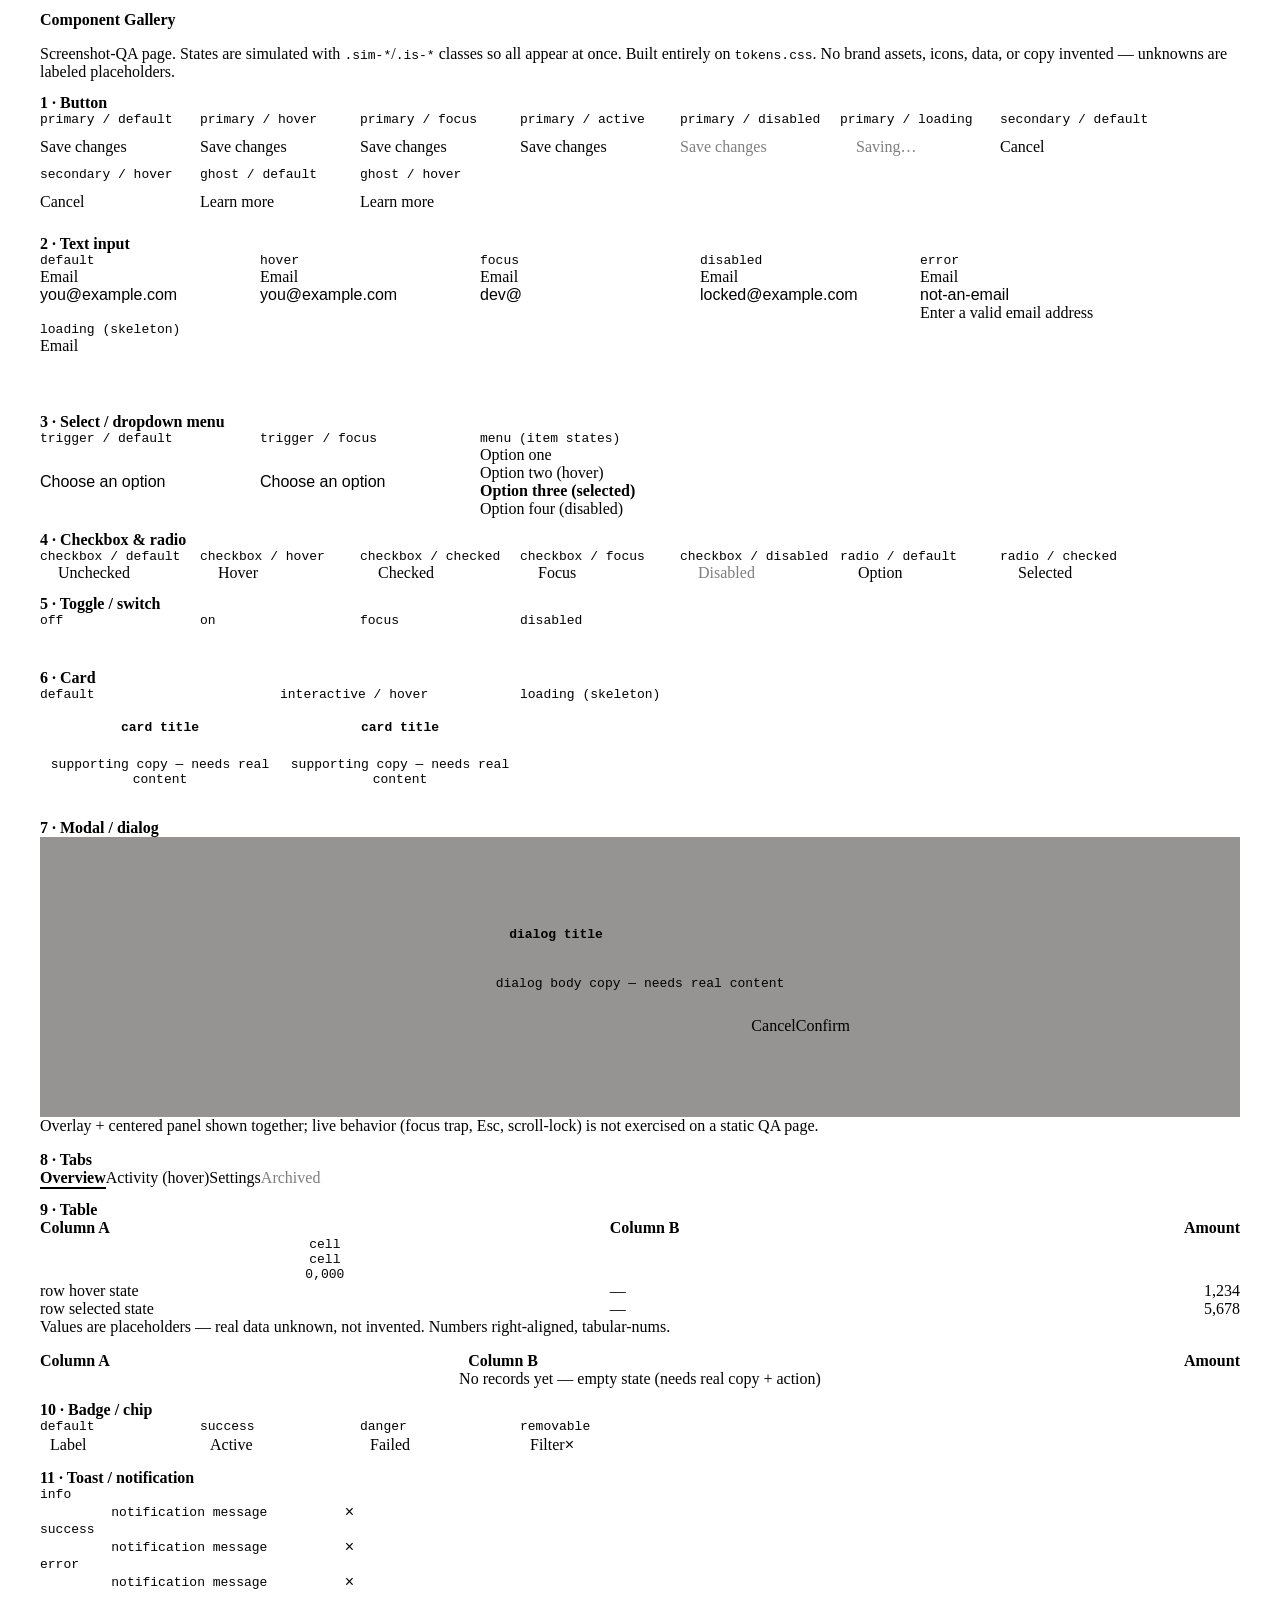
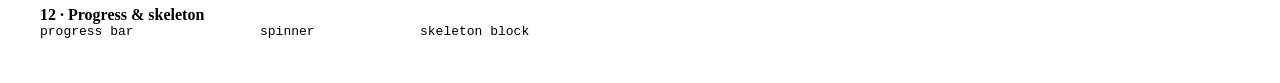
==== skills/ui-ux-expert/assets/component-gallery.html @ a570eb4d "Add UI UX handoff skills" ====
<!DOCTYPE html>
<html lang="en">
<head>
<meta charset="UTF-8">
<meta name="viewport" content="width=device-width, initial-scale=1.0">
<title>Component Gallery — QA</title>
<link rel="stylesheet" href="./tokens.css">
<style>
/* ---- Gallery chrome (QA page only; not production) ---- */
body{padding:var(--s7) var(--s6);max-width:1200px;margin-inline:auto}
.page-title{font-size:var(--t-2xl);margin-bottom:var(--s2)}
.page-sub{color:var(--muted);margin-bottom:var(--s7)}
section{margin-bottom:var(--s8)}
h2{font-size:var(--t-xl);padding-bottom:var(--s3);border-bottom:1px solid var(--border);margin-bottom:var(--s5)}
.specimens{display:flex;flex-wrap:wrap;gap:var(--s5)}
.specimen{display:flex;flex-direction:column;gap:var(--s3);min-width:160px}
.specimen__label{font-size:var(--t-xs);color:var(--faint);font-family:monospace;text-transform:lowercase}
.specimen__stage{flex:1;display:flex;align-items:center;gap:var(--s3);flex-wrap:wrap}
.ph{border:1px solid var(--border);border-radius:var(--radius);background:repeating-linear-gradient(45deg,var(--bg),var(--bg) 10px,var(--surface) 10px,var(--surface) 20px);display:grid;place-items:center;font-family:monospace;color:var(--faint);font-size:var(--t-xs);text-align:center;padding:var(--s4)}
.note{font-size:var(--t-xs);color:var(--muted);margin-top:var(--s2)}

/* ---- Buttons (components.md §1) ---- */
.btn{padding:var(--s3) var(--s5);border-radius:var(--radius);font:600 var(--t-base)/1 inherit;min-height:40px;display:inline-flex;align-items:center;gap:var(--s2);cursor:pointer;border:0;transition:background var(--dur-fast) var(--ease-out),border-color var(--dur-fast) var(--ease-out)}
.btn--primary{background:var(--accent);color:var(--accent-ink)}
.btn--primary:hover,.btn--primary.sim-hover{background:color-mix(in oklch,var(--accent) 88%,black)}
.btn--primary:active,.btn--primary.sim-active{background:color-mix(in oklch,var(--accent) 78%,black)}
.btn--secondary{background:transparent;color:var(--ink);border:1px solid var(--border)}
.btn--secondary:hover,.btn--secondary.sim-hover{border-color:var(--ink);background:color-mix(in oklch,var(--ink) 4%,transparent)}
.btn--secondary:active,.btn--secondary.sim-active{background:color-mix(in oklch,var(--ink) 8%,transparent)}
.btn--ghost{background:transparent;color:var(--muted)}
.btn--ghost:hover,.btn--ghost.sim-hover{color:var(--ink);background:color-mix(in oklch,var(--ink) 5%,transparent)}
.btn--ghost:active,.btn--ghost.sim-active{background:color-mix(in oklch,var(--ink) 9%,transparent)}
.btn:disabled,.btn.is-disabled{opacity:.5;cursor:not-allowed}
.sim-focus{outline:2px solid var(--accent);outline-offset:2px}

/* spinner (components.md §12) */
.spinner{width:16px;height:16px;border-radius:50%;border:2px solid color-mix(in oklch,var(--accent-ink) 40%,transparent);border-top-color:var(--accent-ink);animation:spin .7s linear infinite}
@keyframes spin{to{transform:rotate(360deg)}}

/* ---- Fields (§2) ---- */
.field{display:flex;flex-direction:column;gap:var(--s2)}
.field__label{font-size:var(--t-sm);color:var(--muted)}
.input{padding:var(--s3) var(--s4);border:1px solid var(--border);border-radius:var(--radius);background:var(--surface);color:var(--ink);font-size:var(--t-base);width:100%}
.input::placeholder{color:var(--faint)}
.input:hover,.input.sim-hover{border-color:var(--faint)}
.input:focus,.input.sim-focus{border-color:var(--accent);outline:2px solid var(--accent-soft);outline-offset:0}
.input:disabled,.input.is-disabled{background:color-mix(in oklch,var(--ink) 3%,var(--surface));color:var(--faint);cursor:not-allowed}
.input.is-error{border-color:var(--danger)}
.field__error{font-size:var(--t-xs);color:var(--danger)}

/* ---- Select menu (§3) ---- */
.select-trigger{display:flex;align-items:center;justify-content:space-between;gap:var(--s3)}
.select-trigger::after{content:"";width:8px;height:8px;border-right:1.5px solid var(--muted);border-bottom:1.5px solid var(--muted);transform:rotate(45deg) translateY(-2px)}
.menu{background:var(--surface);border:1px solid var(--border);border-radius:var(--radius);box-shadow:var(--shadow-md);padding:var(--s1);max-height:320px;overflow:auto;width:220px}
.menu__item{padding:var(--s2) var(--s3);border-radius:calc(var(--radius) - 4px);color:var(--ink);font-size:var(--t-base);cursor:pointer}
.menu__item.is-hover{background:color-mix(in oklch,var(--ink) 5%,transparent)}
.menu__item.is-selected{color:var(--accent);font-weight:600}
.menu__item.is-disabled{color:var(--faint);cursor:not-allowed}

/* ---- Checkbox / radio (§4) ---- */
.choice{display:inline-flex;align-items:center;gap:var(--s3);cursor:pointer;font-size:var(--t-base)}
.box{width:18px;height:18px;border:1.5px solid var(--faint);border-radius:4px;display:grid;place-items:center;flex:none}
.box--radio{border-radius:50%}
.box.is-hover{border-color:var(--accent)}
.box.is-checked{background:var(--accent);border-color:var(--accent)}
.box.is-checked::after{content:"";width:5px;height:9px;border:solid var(--accent-ink);border-width:0 2px 2px 0;transform:rotate(45deg) translateY(-1px)}
.box--radio.is-checked::after{width:8px;height:8px;border:0;border-radius:50%;background:var(--accent-ink);transform:none}
.choice.is-disabled{opacity:.5;cursor:not-allowed}

/* ---- Toggle (§5) ---- */
.toggle{width:44px;height:24px;border-radius:var(--radius-pill);background:var(--border);padding:2px;display:inline-flex;cursor:pointer;transition:background var(--dur-fast) var(--ease-out)}
.toggle__knob{width:20px;height:20px;border-radius:50%;background:var(--surface);box-shadow:var(--shadow-sm);transition:transform var(--dur-fast) var(--ease-out)}
.toggle.is-on{background:var(--accent)}
.toggle.is-on .toggle__knob{transform:translateX(20px)}
.toggle.is-disabled{opacity:.5;cursor:not-allowed}

/* ---- Card (§6) ---- */
.card{background:var(--surface);border:1px solid var(--border);border-radius:var(--radius);padding:var(--s5);width:240px}
.card--sh{box-shadow:var(--shadow-sm)}
.card--interactive{transition:border-color var(--dur) var(--ease-out),box-shadow var(--dur) var(--ease-out)}
.card--interactive.sim-hover{border-color:var(--accent);box-shadow:var(--shadow-md)}
.card h3{font-size:var(--t-lg)}
.card p{color:var(--muted);margin-top:var(--s2);font-size:var(--t-base)}

/* ---- Modal (§7) ---- */
.modal-frame{position:relative;height:280px;border:1px dashed var(--border);border-radius:var(--radius);overflow:hidden}
.modal-overlay{position:absolute;inset:0;background:rgba(20,18,15,.45)}
.modal{position:absolute;left:50%;top:50%;transform:translate(-50%,-50%);background:var(--surface);border-radius:var(--radius-lg);box-shadow:var(--shadow-md);padding:var(--s6);width:min(92%,420px)}
.modal h3{font-size:var(--t-xl)}
.modal p{color:var(--muted);margin:var(--s3) 0 var(--s5)}
.modal__actions{display:flex;justify-content:flex-end;gap:var(--s3)}

/* ---- Tabs (§8) ---- */
.tabs{display:flex;gap:var(--s5);border-bottom:1px solid var(--border)}
.tab{padding-bottom:var(--s3);color:var(--muted);cursor:pointer;border-bottom:2px solid transparent;margin-bottom:-1px;font-size:var(--t-base)}
.tab.is-hover{color:var(--ink)}
.tab.is-active{color:var(--ink);font-weight:600;border-bottom-color:var(--accent)}
.tab.is-disabled{opacity:.5;cursor:not-allowed}

/* ---- Table (§9) ---- */
table{width:100%;border-collapse:collapse}
th{font-size:var(--t-sm);color:var(--muted);text-align:left;padding:var(--s3);font-weight:600;border-bottom:1px solid var(--border)}
td{padding:var(--s3);border-bottom:1px solid var(--border);font-size:var(--t-base)}
td.num,th.num{text-align:right;font-variant-numeric:tabular-nums}
tr.is-hover td{background:color-mix(in oklch,var(--ink) 3%,transparent)}
tr.is-selected td{background:var(--accent-soft)}
.table-empty{padding:var(--s6);text-align:center;color:var(--muted);font-size:var(--t-sm)}

/* ---- Badge / chip (§10) ---- */
.chip{display:inline-flex;align-items:center;gap:var(--s2);font-size:var(--t-xs);padding:2px 10px;border-radius:var(--radius-pill);background:var(--accent-soft);color:var(--accent)}
.chip--success{background:color-mix(in oklch,var(--success) 12%,transparent);color:var(--success)}
.chip--danger{background:color-mix(in oklch,var(--danger) 12%,transparent);color:var(--danger)}
.chip__x{border:0;background:none;color:inherit;cursor:pointer;font-size:var(--t-sm);line-height:1;padding:0}

/* ---- Toast (§11) ---- */
.toast{display:flex;align-items:center;gap:var(--s3);background:var(--surface);border:1px solid var(--border);border-left:3px solid var(--accent);border-radius:var(--radius);box-shadow:var(--shadow-md);padding:var(--s3) var(--s4);width:320px;font-size:var(--t-base)}
.toast--success{border-left-color:var(--success)}
.toast--danger{border-left-color:var(--danger)}
.toast__close{margin-left:auto;border:0;background:none;color:var(--muted);cursor:pointer;font-size:var(--t-lg);line-height:1}

/* ---- Progress / skeleton (§12) ---- */
.bar{height:8px;border-radius:var(--radius-pill);background:var(--border);overflow:hidden;width:220px}
.bar__fill{height:100%;background:var(--accent);border-radius:var(--radius-pill)}
.skel{background:var(--border);border-radius:var(--radius);position:relative;overflow:hidden}
.skel::after{content:"";position:absolute;inset:0;background:linear-gradient(90deg,transparent,color-mix(in oklch,var(--bg) 70%,transparent),transparent);animation:shimmer 1.4s infinite}
@keyframes shimmer{100%{transform:translateX(100%)}}
.skel-line{height:12px;margin-bottom:var(--s3)}
.spinner--std{width:20px;height:20px;border:2px solid var(--border);border-top-color:var(--accent)}
@media (prefers-reduced-motion: reduce){.skel::after,.spinner{animation:none}}
</style>
</head>
<body>
<h1 class="page-title">Component Gallery</h1>
<p class="page-sub">Screenshot-QA page. States are simulated with <code>.sim-*</code>/<code>.is-*</code> classes so all appear at once. Built entirely on <code>tokens.css</code>. No brand assets, icons, data, or copy invented — unknowns are labeled placeholders.</p>

<!-- 1. Button -->
<section>
  <h2>1 · Button</h2>
  <div class="specimens">
    <div class="specimen"><span class="specimen__label">primary / default</span><div class="specimen__stage"><button class="btn btn--primary">Save changes</button></div></div>
    <div class="specimen"><span class="specimen__label">primary / hover</span><div class="specimen__stage"><button class="btn btn--primary sim-hover">Save changes</button></div></div>
    <div class="specimen"><span class="specimen__label">primary / focus</span><div class="specimen__stage"><button class="btn btn--primary sim-focus">Save changes</button></div></div>
    <div class="specimen"><span class="specimen__label">primary / active</span><div class="specimen__stage"><button class="btn btn--primary sim-active">Save changes</button></div></div>
    <div class="specimen"><span class="specimen__label">primary / disabled</span><div class="specimen__stage"><button class="btn btn--primary is-disabled" disabled>Save changes</button></div></div>
    <div class="specimen"><span class="specimen__label">primary / loading</span><div class="specimen__stage"><button class="btn btn--primary is-disabled" disabled aria-busy="true"><span class="spinner"></span>Saving…</button></div></div>
    <div class="specimen"><span class="specimen__label">secondary / default</span><div class="specimen__stage"><button class="btn btn--secondary">Cancel</button></div></div>
    <div class="specimen"><span class="specimen__label">secondary / hover</span><div class="specimen__stage"><button class="btn btn--secondary sim-hover">Cancel</button></div></div>
    <div class="specimen"><span class="specimen__label">ghost / default</span><div class="specimen__stage"><button class="btn btn--ghost">Learn more</button></div></div>
    <div class="specimen"><span class="specimen__label">ghost / hover</span><div class="specimen__stage"><button class="btn btn--ghost sim-hover">Learn more</button></div></div>
  </div>
</section>

<!-- 2. Text input -->
<section>
  <h2>2 · Text input</h2>
  <div class="specimens">
    <div class="specimen" style="width:220px"><span class="specimen__label">default</span><label class="field"><span class="field__label">Email</span><input class="input" type="email" placeholder="you@example.com"></label></div>
    <div class="specimen" style="width:220px"><span class="specimen__label">hover</span><label class="field"><span class="field__label">Email</span><input class="input sim-hover" type="email" placeholder="you@example.com"></label></div>
    <div class="specimen" style="width:220px"><span class="specimen__label">focus</span><label class="field"><span class="field__label">Email</span><input class="input sim-focus" type="email" value="dev@"></label></div>
    <div class="specimen" style="width:220px"><span class="specimen__label">disabled</span><label class="field"><span class="field__label">Email</span><input class="input is-disabled" disabled value="locked@example.com"></label></div>
    <div class="specimen" style="width:220px"><span class="specimen__label">error</span><label class="field"><span class="field__label">Email</span><input class="input is-error" aria-invalid="true" value="not-an-email"><span class="field__error">Enter a valid email address</span></label></div>
    <div class="specimen" style="width:220px"><span class="specimen__label">loading (skeleton)</span><label class="field"><span class="field__label">Email</span><div class="skel skel-line" style="height:44px;margin:0"></div></label></div>
  </div>
</section>

<!-- 3. Select / dropdown -->
<section>
  <h2>3 · Select / dropdown menu</h2>
  <div class="specimens">
    <div class="specimen" style="width:220px"><span class="specimen__label">trigger / default</span><div class="specimen__stage"><button class="input select-trigger"><span>Choose an option</span></button></div></div>
    <div class="specimen" style="width:220px"><span class="specimen__label">trigger / focus</span><div class="specimen__stage"><button class="input select-trigger sim-focus"><span>Choose an option</span></button></div></div>
    <div class="specimen" style="width:240px"><span class="specimen__label">menu (item states)</span><div class="menu">
      <div class="menu__item">Option one</div>
      <div class="menu__item is-hover">Option two (hover)</div>
      <div class="menu__item is-selected">Option three (selected)</div>
      <div class="menu__item is-disabled">Option four (disabled)</div>
    </div></div>
  </div>
</section>

<!-- 4. Checkbox & radio -->
<section>
  <h2>4 · Checkbox &amp; radio</h2>
  <div class="specimens">
    <div class="specimen"><span class="specimen__label">checkbox / default</span><div class="specimen__stage"><label class="choice"><span class="box"></span>Unchecked</label></div></div>
    <div class="specimen"><span class="specimen__label">checkbox / hover</span><div class="specimen__stage"><label class="choice"><span class="box is-hover"></span>Hover</label></div></div>
    <div class="specimen"><span class="specimen__label">checkbox / checked</span><div class="specimen__stage"><label class="choice"><span class="box is-checked"></span>Checked</label></div></div>
    <div class="specimen"><span class="specimen__label">checkbox / focus</span><div class="specimen__stage"><label class="choice"><span class="box sim-focus"></span>Focus</label></div></div>
    <div class="specimen"><span class="specimen__label">checkbox / disabled</span><div class="specimen__stage"><label class="choice is-disabled"><span class="box is-checked"></span>Disabled</label></div></div>
    <div class="specimen"><span class="specimen__label">radio / default</span><div class="specimen__stage"><label class="choice"><span class="box box--radio"></span>Option</label></div></div>
    <div class="specimen"><span class="specimen__label">radio / checked</span><div class="specimen__stage"><label class="choice"><span class="box box--radio is-checked"></span>Selected</label></div></div>
  </div>
</section>

<!-- 5. Toggle -->
<section>
  <h2>5 · Toggle / switch</h2>
  <div class="specimens">
    <div class="specimen"><span class="specimen__label">off</span><div class="specimen__stage"><span class="toggle"><span class="toggle__knob"></span></span></div></div>
    <div class="specimen"><span class="specimen__label">on</span><div class="specimen__stage"><span class="toggle is-on"><span class="toggle__knob"></span></span></div></div>
    <div class="specimen"><span class="specimen__label">focus</span><div class="specimen__stage"><span class="toggle is-on sim-focus"><span class="toggle__knob"></span></span></div></div>
    <div class="specimen"><span class="specimen__label">disabled</span><div class="specimen__stage"><span class="toggle is-disabled"><span class="toggle__knob"></span></span></div></div>
  </div>
</section>

<!-- 6. Card -->
<section>
  <h2>6 · Card</h2>
  <div class="specimens">
    <div class="specimen"><span class="specimen__label">default</span><div class="card card--sh"><h3 class="ph" style="height:24px">card title</h3><p class="ph" style="height:40px;margin-top:var(--s3)">supporting copy — needs real content</p></div></div>
    <div class="specimen"><span class="specimen__label">interactive / hover</span><div class="card card--interactive sim-hover"><h3 class="ph" style="height:24px">card title</h3><p class="ph" style="height:40px;margin-top:var(--s3)">supporting copy — needs real content</p></div></div>
    <div class="specimen"><span class="specimen__label">loading (skeleton)</span><div class="card"><div class="skel skel-line" style="width:60%"></div><div class="skel skel-line"></div><div class="skel skel-line" style="width:80%;margin:0"></div></div></div>
  </div>
</section>

<!-- 7. Modal -->
<section>
  <h2>7 · Modal / dialog</h2>
  <div class="modal-frame">
    <div class="modal-overlay"></div>
    <div class="modal" role="dialog" aria-modal="true" aria-label="Example dialog">
      <h3 class="ph" style="height:28px;width:60%">dialog title</h3>
      <p class="ph" style="height:44px">dialog body copy — needs real content</p>
      <div class="modal__actions"><button class="btn btn--ghost">Cancel</button><button class="btn btn--primary">Confirm</button></div>
    </div>
  </div>
  <p class="note">Overlay + centered panel shown together; live behavior (focus trap, Esc, scroll-lock) is not exercised on a static QA page.</p>
</section>

<!-- 8. Tabs -->
<section>
  <h2>8 · Tabs</h2>
  <div class="tabs" role="tablist">
    <div class="tab is-active" role="tab" aria-selected="true">Overview</div>
    <div class="tab is-hover" role="tab">Activity (hover)</div>
    <div class="tab" role="tab">Settings</div>
    <div class="tab is-disabled" role="tab">Archived</div>
  </div>
</section>

<!-- 9. Table -->
<section>
  <h2>9 · Table</h2>
  <table>
    <thead><tr><th>Column A</th><th>Column B</th><th class="num">Amount</th></tr></thead>
    <tbody>
      <tr><td class="ph" style="border-radius:0">cell</td><td class="ph" style="border-radius:0">cell</td><td class="num ph" style="border-radius:0">0,000</td></tr>
      <tr class="is-hover"><td>row hover state</td><td>—</td><td class="num">1,234</td></tr>
      <tr class="is-selected"><td>row selected state</td><td>—</td><td class="num">5,678</td></tr>
    </tbody>
  </table>
  <p class="note">Values are placeholders — real data unknown, not invented. Numbers right-aligned, tabular-nums.</p>
  <div style="margin-top:var(--s5);border:1px solid var(--border);border-radius:var(--radius)">
    <table><thead><tr><th>Column A</th><th>Column B</th><th class="num">Amount</th></tr></thead></table>
    <div class="table-empty">No records yet — empty state (needs real copy + action)</div>
  </div>
</section>

<!-- 10. Badge / chip -->
<section>
  <h2>10 · Badge / chip</h2>
  <div class="specimens">
    <div class="specimen"><span class="specimen__label">default</span><div class="specimen__stage"><span class="chip">Label</span></div></div>
    <div class="specimen"><span class="specimen__label">success</span><div class="specimen__stage"><span class="chip chip--success">Active</span></div></div>
    <div class="specimen"><span class="specimen__label">danger</span><div class="specimen__stage"><span class="chip chip--danger">Failed</span></div></div>
    <div class="specimen"><span class="specimen__label">removable</span><div class="specimen__stage"><span class="chip">Filter<button class="chip__x" aria-label="Remove">×</button></span></div></div>
  </div>
</section>

<!-- 11. Toast -->
<section>
  <h2>11 · Toast / notification</h2>
  <div class="specimens" style="flex-direction:column">
    <div class="specimen"><span class="specimen__label">info</span><div class="toast" role="status"><span class="ph" style="height:20px;flex:1">notification message</span><button class="toast__close" aria-label="Dismiss">×</button></div></div>
    <div class="specimen"><span class="specimen__label">success</span><div class="toast toast--success" role="status"><span class="ph" style="height:20px;flex:1">notification message</span><button class="toast__close" aria-label="Dismiss">×</button></div></div>
    <div class="specimen"><span class="specimen__label">error</span><div class="toast toast--danger" role="alert"><span class="ph" style="height:20px;flex:1">notification message</span><button class="toast__close" aria-label="Dismiss">×</button></div></div>
  </div>
</section>

<!-- 12. Progress / skeleton -->
<section>
  <h2>12 · Progress &amp; skeleton</h2>
  <div class="specimens">
    <div class="specimen"><span class="specimen__label">progress bar</span><div class="specimen__stage"><div class="bar" role="progressbar" aria-valuenow="60" aria-valuemin="0" aria-valuemax="100"><div class="bar__fill" style="width:60%"></div></div></div></div>
    <div class="specimen"><span class="specimen__label">spinner</span><div class="specimen__stage"><span class="spinner spinner--std"></span></div></div>
    <div class="specimen" style="width:220px"><span class="specimen__label">skeleton block</span><div class="specimen__stage" style="display:block"><div class="skel skel-line" style="width:70%"></div><div class="skel skel-line"></div><div class="skel skel-line" style="width:85%;margin:0"></div></div></div>
  </div>
</section>

</body>
</html>
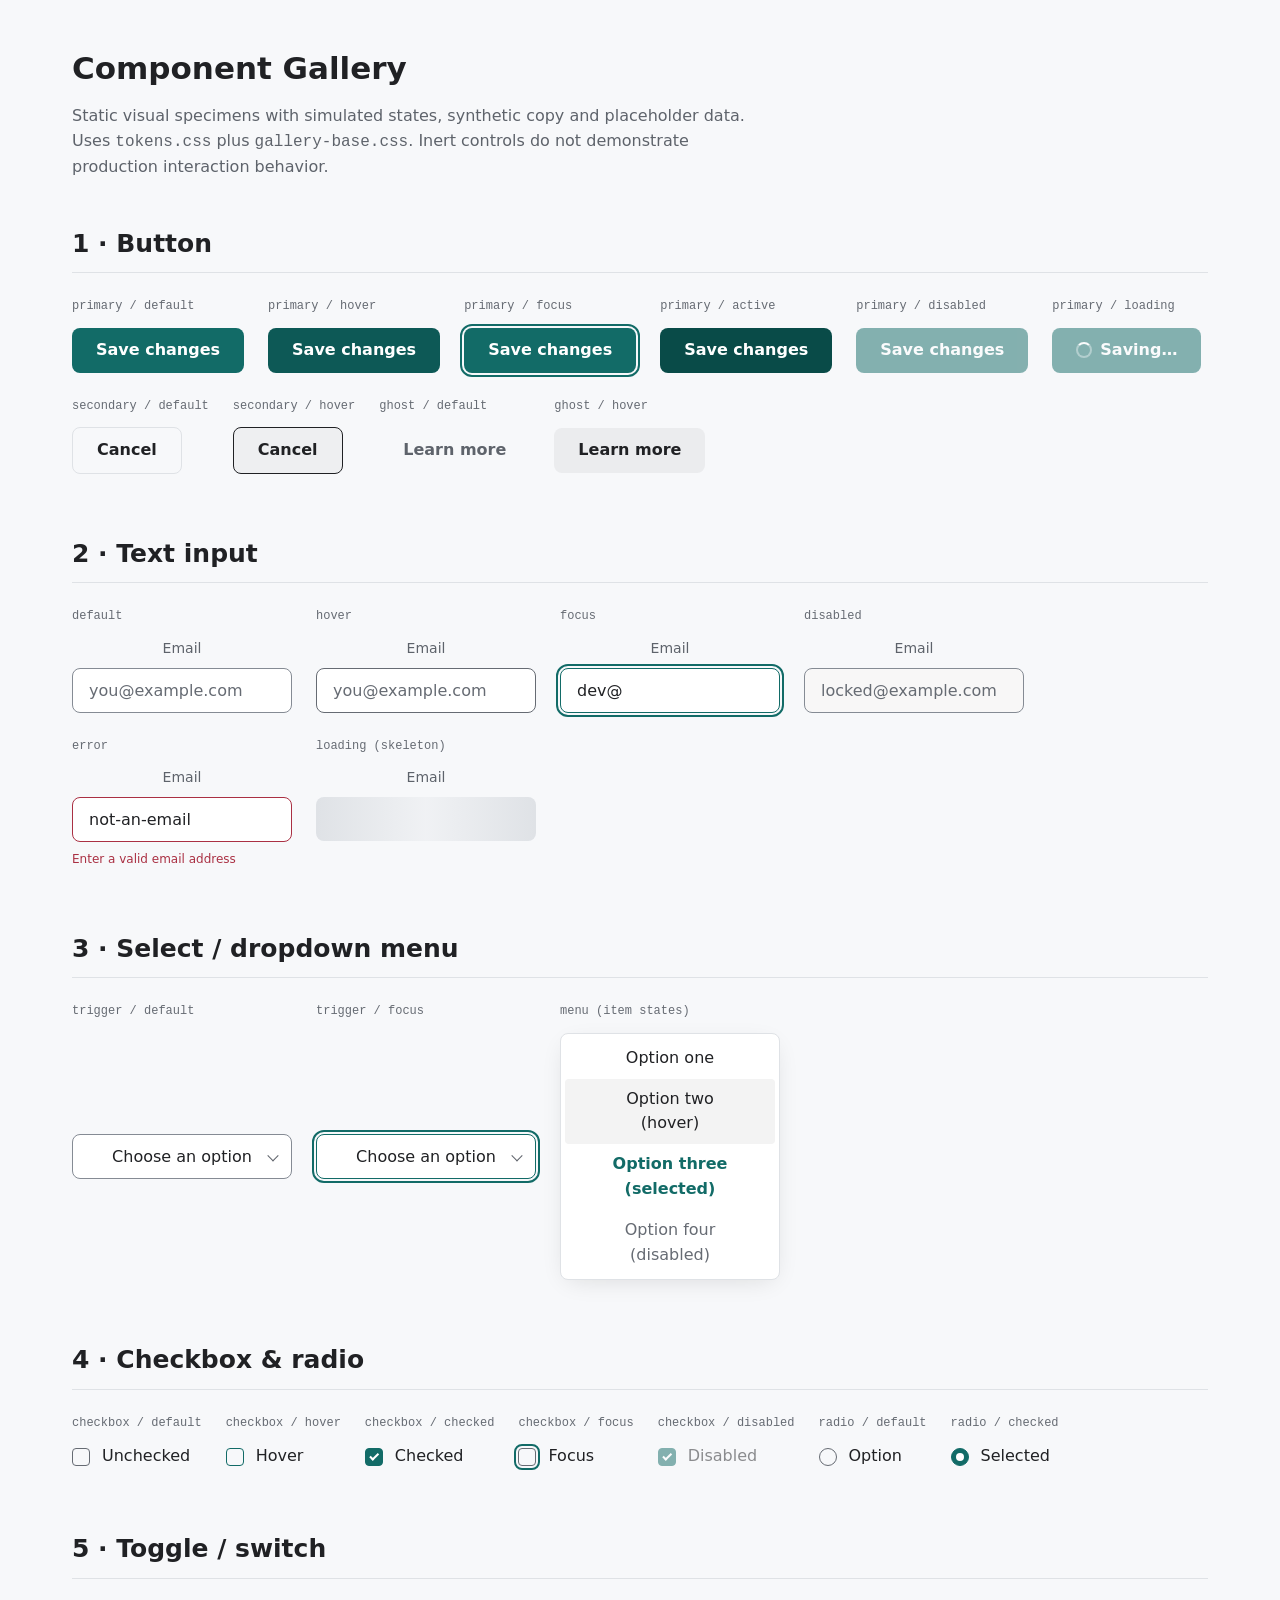
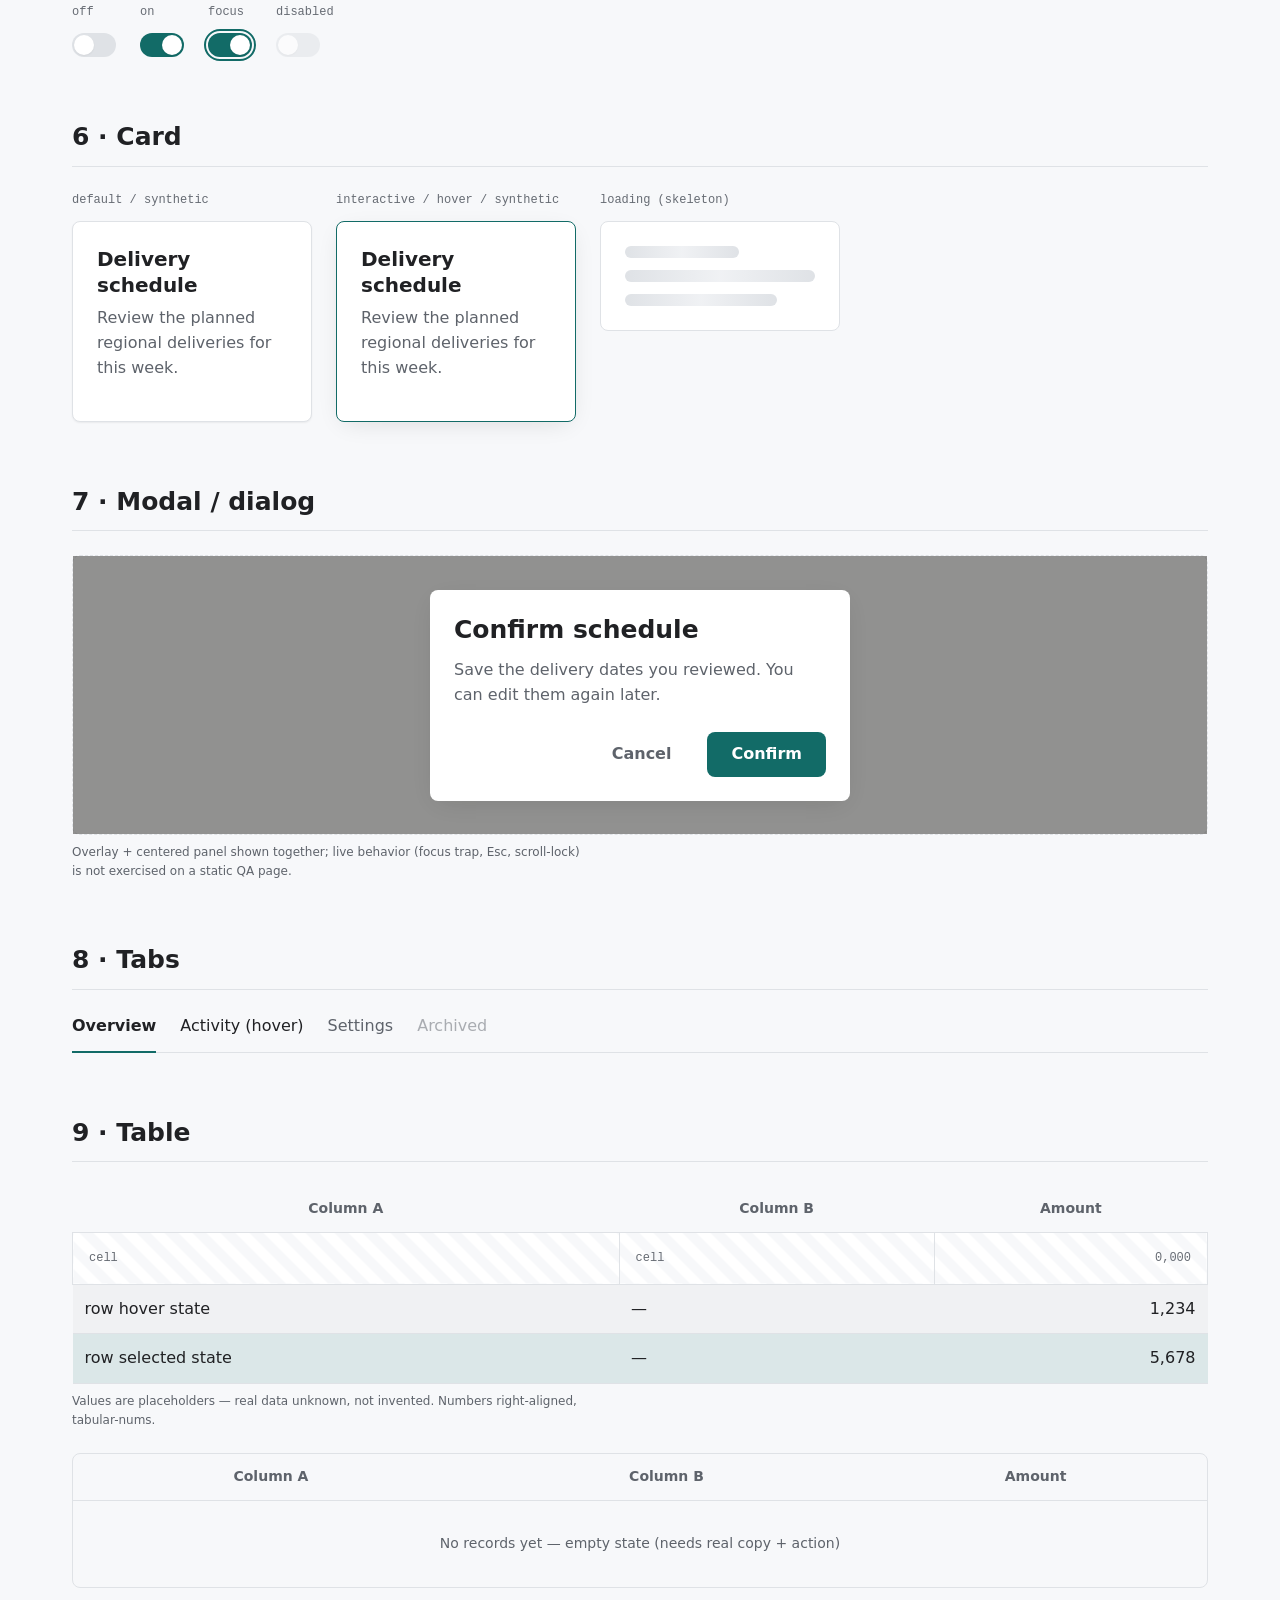
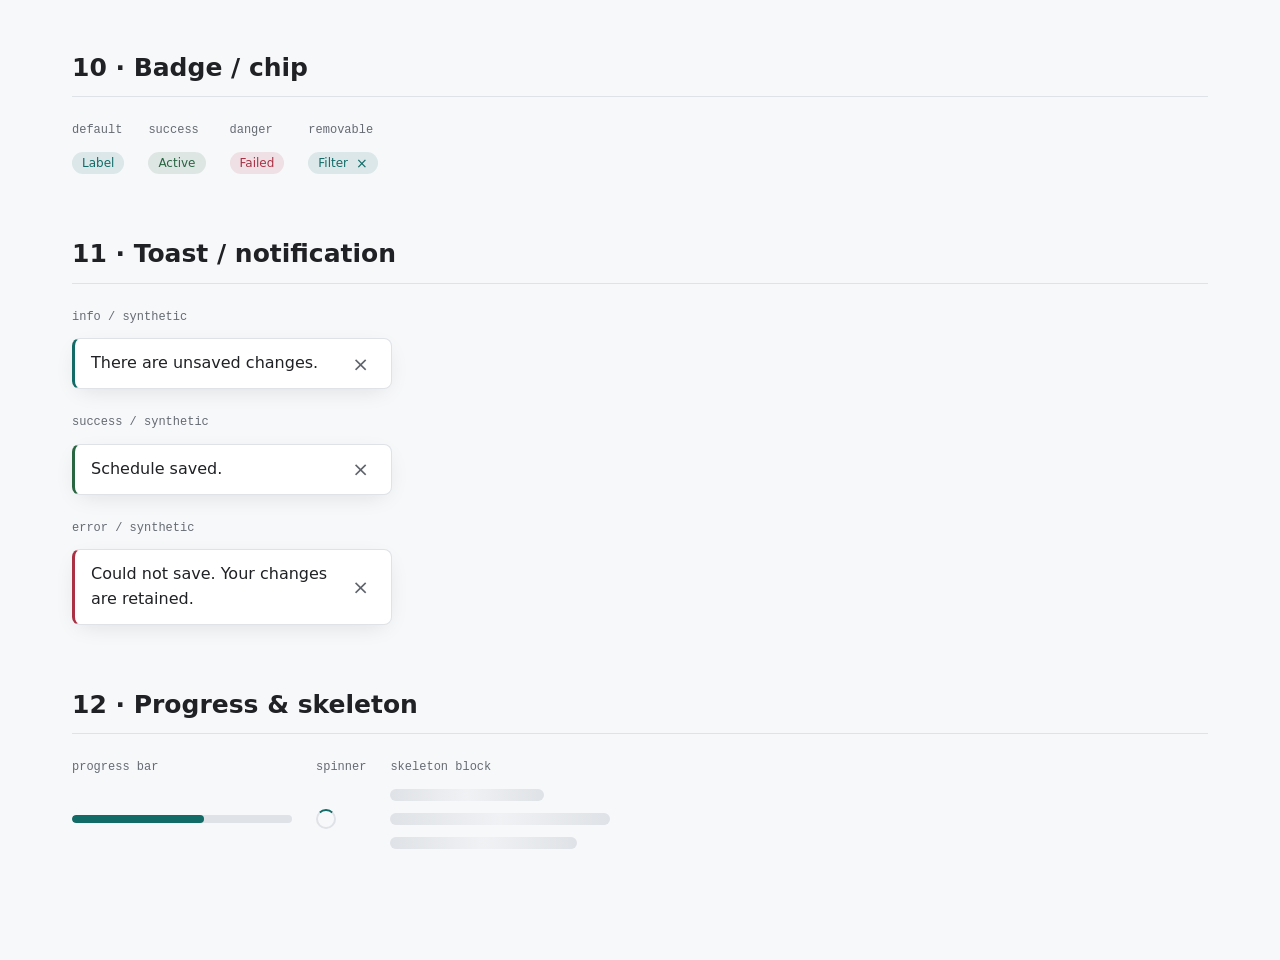
==== commit ffea9e18: "Refine UI/UX skill with evidence-backed design checks" ====
--- a/skills/ui-ux-expert/assets/component-gallery.html
+++ b/skills/ui-ux-expert/assets/component-gallery.html
@@ -4,7 +4,8 @@
 <meta charset="UTF-8">
 <meta name="viewport" content="width=device-width, initial-scale=1.0">
 <title>Component Gallery — QA</title>
-<link rel="stylesheet" href="./tokens.css">
+<link rel="stylesheet" href="../tokens.css">
+<link rel="stylesheet" href="gallery-base.css">
 <style>
 /* ---- Gallery chrome (QA page only; not production) ---- */
 body{padding:var(--s7) var(--s6);max-width:1200px;margin-inline:auto}
@@ -13,14 +14,14 @@
 section{margin-bottom:var(--s8)}
 h2{font-size:var(--t-xl);padding-bottom:var(--s3);border-bottom:1px solid var(--border);margin-bottom:var(--s5)}
 .specimens{display:flex;flex-wrap:wrap;gap:var(--s5)}
-.specimen{display:flex;flex-direction:column;gap:var(--s3);min-width:160px}
+.specimen{display:flex;flex-direction:column;gap:var(--s3);min-width:0;max-width:100%}
 .specimen__label{font-size:var(--t-xs);color:var(--faint);font-family:monospace;text-transform:lowercase}
 .specimen__stage{flex:1;display:flex;align-items:center;gap:var(--s3);flex-wrap:wrap}
 .ph{border:1px solid var(--border);border-radius:var(--radius);background:repeating-linear-gradient(45deg,var(--bg),var(--bg) 10px,var(--surface) 10px,var(--surface) 20px);display:grid;place-items:center;font-family:monospace;color:var(--faint);font-size:var(--t-xs);text-align:center;padding:var(--s4)}
 .note{font-size:var(--t-xs);color:var(--muted);margin-top:var(--s2)}
 
 /* ---- Buttons (components.md §1) ---- */
-.btn{padding:var(--s3) var(--s5);border-radius:var(--radius);font:600 var(--t-base)/1 inherit;min-height:40px;display:inline-flex;align-items:center;gap:var(--s2);cursor:pointer;border:0;transition:background var(--dur-fast) var(--ease-out),border-color var(--dur-fast) var(--ease-out)}
+.btn{padding:var(--s3) var(--s5);border-radius:var(--radius);font-family:inherit;font-size:var(--t-base);font-weight:600;line-height:1.3;min-height:44px;max-width:100%;display:inline-flex;align-items:center;justify-content:center;gap:var(--s2);cursor:pointer;border:0;transition:background var(--dur-fast) var(--ease-out),border-color var(--dur-fast) var(--ease-out)}
 .btn--primary{background:var(--accent);color:var(--accent-ink)}
 .btn--primary:hover,.btn--primary.sim-hover{background:color-mix(in oklch,var(--accent) 88%,black)}
 .btn--primary:active,.btn--primary.sim-active{background:color-mix(in oklch,var(--accent) 78%,black)}
@@ -39,20 +40,20 @@
 
 /* ---- Fields (§2) ---- */
 .field{display:flex;flex-direction:column;gap:var(--s2)}
-.field__label{font-size:var(--t-sm);color:var(--muted)}
-.input{padding:var(--s3) var(--s4);border:1px solid var(--border);border-radius:var(--radius);background:var(--surface);color:var(--ink);font-size:var(--t-base);width:100%}
+.field__label{font-size:var(--t-sm);color:var(--muted);text-align:center;overflow-wrap:anywhere}
+.input{padding:var(--s3) var(--s4);border:1px solid var(--control-border);border-radius:var(--radius);background:var(--surface);color:var(--ink);font-size:var(--t-base);width:100%;min-width:0}
 .input::placeholder{color:var(--faint)}
 .input:hover,.input.sim-hover{border-color:var(--faint)}
-.input:focus,.input.sim-focus{border-color:var(--accent);outline:2px solid var(--accent-soft);outline-offset:0}
+.input:focus,.input.sim-focus{border-color:var(--accent);outline:2px solid var(--accent);outline-offset:2px}
 .input:disabled,.input.is-disabled{background:color-mix(in oklch,var(--ink) 3%,var(--surface));color:var(--faint);cursor:not-allowed}
 .input.is-error{border-color:var(--danger)}
 .field__error{font-size:var(--t-xs);color:var(--danger)}
 
 /* ---- Select menu (§3) ---- */
-.select-trigger{display:flex;align-items:center;justify-content:space-between;gap:var(--s3)}
-.select-trigger::after{content:"";width:8px;height:8px;border-right:1.5px solid var(--muted);border-bottom:1.5px solid var(--muted);transform:rotate(45deg) translateY(-2px)}
+.select-trigger{position:relative;display:flex;align-items:center;justify-content:center;padding-inline:32px;text-align:center;gap:var(--s3)}
+.select-trigger::after{content:"";position:absolute;right:14px;top:50%;width:8px;height:8px;border-right:1.5px solid var(--muted);border-bottom:1.5px solid var(--muted);transform:translateY(-65%) rotate(45deg)}
 .menu{background:var(--surface);border:1px solid var(--border);border-radius:var(--radius);box-shadow:var(--shadow-md);padding:var(--s1);max-height:320px;overflow:auto;width:220px}
-.menu__item{padding:var(--s2) var(--s3);border-radius:calc(var(--radius) - 4px);color:var(--ink);font-size:var(--t-base);cursor:pointer}
+.menu__item{padding:var(--s2) 32px;border-radius:calc(var(--radius) - 4px);color:var(--ink);font-size:var(--t-base);text-align:center;cursor:pointer}
 .menu__item.is-hover{background:color-mix(in oklch,var(--ink) 5%,transparent)}
 .menu__item.is-selected{color:var(--accent);font-weight:600}
 .menu__item.is-disabled{color:var(--faint);cursor:not-allowed}
@@ -75,7 +76,7 @@
 .toggle.is-disabled{opacity:.5;cursor:not-allowed}
 
 /* ---- Card (§6) ---- */
-.card{background:var(--surface);border:1px solid var(--border);border-radius:var(--radius);padding:var(--s5);width:240px}
+.card{background:var(--surface);border:1px solid var(--border);border-radius:var(--radius);padding:var(--s5);width:240px;max-width:100%;overflow-wrap:anywhere}
 .card--sh{box-shadow:var(--shadow-sm)}
 .card--interactive{transition:border-color var(--dur) var(--ease-out),box-shadow var(--dur) var(--ease-out)}
 .card--interactive.sim-hover{border-color:var(--accent);box-shadow:var(--shadow-md)}
@@ -83,15 +84,15 @@
 .card p{color:var(--muted);margin-top:var(--s2);font-size:var(--t-base)}
 
 /* ---- Modal (§7) ---- */
-.modal-frame{position:relative;height:280px;border:1px dashed var(--border);border-radius:var(--radius);overflow:hidden}
+.modal-frame{position:relative;display:grid;place-items:center;min-height:280px;padding:var(--s5);border:1px dashed var(--border);border-radius:var(--radius)}
 .modal-overlay{position:absolute;inset:0;background:rgba(20,18,15,.45)}
-.modal{position:absolute;left:50%;top:50%;transform:translate(-50%,-50%);background:var(--surface);border-radius:var(--radius-lg);box-shadow:var(--shadow-md);padding:var(--s6);width:min(92%,420px)}
+.modal{position:relative;background:var(--surface);border-radius:var(--radius-lg);box-shadow:var(--shadow-md);padding:var(--s5);width:100%;max-width:420px;min-width:0;overflow-wrap:anywhere}
 .modal h3{font-size:var(--t-xl)}
 .modal p{color:var(--muted);margin:var(--s3) 0 var(--s5)}
-.modal__actions{display:flex;justify-content:flex-end;gap:var(--s3)}
+.modal__actions{display:flex;flex-wrap:wrap;justify-content:flex-end;gap:var(--s3)}
 
 /* ---- Tabs (§8) ---- */
-.tabs{display:flex;gap:var(--s5);border-bottom:1px solid var(--border)}
+.tabs{display:flex;flex-wrap:wrap;gap:var(--s5);border-bottom:1px solid var(--border)}
 .tab{padding-bottom:var(--s3);color:var(--muted);cursor:pointer;border-bottom:2px solid transparent;margin-bottom:-1px;font-size:var(--t-base)}
 .tab.is-hover{color:var(--ink)}
 .tab.is-active{color:var(--ink);font-weight:600;border-bottom-color:var(--accent)}
@@ -99,9 +100,12 @@
 
 /* ---- Table (§9) ---- */
 table{width:100%;border-collapse:collapse}
-th{font-size:var(--t-sm);color:var(--muted);text-align:left;padding:var(--s3);font-weight:600;border-bottom:1px solid var(--border)}
+th{font-size:var(--t-sm);color:var(--muted);text-align:center;padding:var(--s3);font-weight:600;border-bottom:1px solid var(--border)}
 td{padding:var(--s3);border-bottom:1px solid var(--border);font-size:var(--t-base)}
-td.num,th.num{text-align:right;font-variant-numeric:tabular-nums}
+td.num{text-align:right;font-variant-numeric:tabular-nums}
+td.ph{display:table-cell;text-align:start}
+td.num.ph{text-align:right}
+th,td{overflow-wrap:anywhere}
 tr.is-hover td{background:color-mix(in oklch,var(--ink) 3%,transparent)}
 tr.is-selected td{background:var(--accent-soft)}
 .table-empty{padding:var(--s6);text-align:center;color:var(--muted);font-size:var(--t-sm)}
@@ -113,10 +117,11 @@
 .chip__x{border:0;background:none;color:inherit;cursor:pointer;font-size:var(--t-sm);line-height:1;padding:0}
 
 /* ---- Toast (§11) ---- */
-.toast{display:flex;align-items:center;gap:var(--s3);background:var(--surface);border:1px solid var(--border);border-left:3px solid var(--accent);border-radius:var(--radius);box-shadow:var(--shadow-md);padding:var(--s3) var(--s4);width:320px;font-size:var(--t-base)}
+.toast{display:flex;align-items:center;gap:var(--s3);background:var(--surface);border:1px solid var(--border);border-left:3px solid var(--accent);border-radius:var(--radius);box-shadow:var(--shadow-md);padding:var(--s3) var(--s4);width:320px;max-width:100%;font-size:var(--t-base)}
+.toast>span{flex:1;min-width:0;overflow-wrap:anywhere}
 .toast--success{border-left-color:var(--success)}
 .toast--danger{border-left-color:var(--danger)}
-.toast__close{margin-left:auto;border:0;background:none;color:var(--muted);cursor:pointer;font-size:var(--t-lg);line-height:1}
+.toast__close{margin-left:auto;border:0;background:none;color:var(--muted);cursor:pointer;font-size:var(--t-lg);line-height:1;flex:none;min-width:24px;min-height:24px}
 
 /* ---- Progress / skeleton (§12) ---- */
 .bar{height:8px;border-radius:var(--radius-pill);background:var(--border);overflow:hidden;width:220px}
@@ -127,11 +132,12 @@
 .skel-line{height:12px;margin-bottom:var(--s3)}
 .spinner--std{width:20px;height:20px;border:2px solid var(--border);border-top-color:var(--accent)}
 @media (prefers-reduced-motion: reduce){.skel::after,.spinner{animation:none}}
+@media (max-width:480px){body{padding:var(--s5) var(--s4)}.modal-frame{padding:var(--s3)}.modal{padding:var(--s4)}th,td{padding:var(--s2)}}
 </style>
 </head>
 <body>
 <h1 class="page-title">Component Gallery</h1>
-<p class="page-sub">Screenshot-QA page. States are simulated with <code>.sim-*</code>/<code>.is-*</code> classes so all appear at once. Built entirely on <code>tokens.css</code>. No brand assets, icons, data, or copy invented — unknowns are labeled placeholders.</p>
+<p class="page-sub">Static visual specimens with simulated states, synthetic copy and placeholder data.<br>Uses <code>tokens.css</code> plus <code>gallery-base.css</code>. Inert controls do not demonstrate production interaction behavior.</p>
 
 <!-- 1. Button -->
 <section>
@@ -207,8 +213,8 @@
 <section>
   <h2>6 · Card</h2>
   <div class="specimens">
-    <div class="specimen"><span class="specimen__label">default</span><div class="card card--sh"><h3 class="ph" style="height:24px">card title</h3><p class="ph" style="height:40px;margin-top:var(--s3)">supporting copy — needs real content</p></div></div>
-    <div class="specimen"><span class="specimen__label">interactive / hover</span><div class="card card--interactive sim-hover"><h3 class="ph" style="height:24px">card title</h3><p class="ph" style="height:40px;margin-top:var(--s3)">supporting copy — needs real content</p></div></div>
+    <div class="specimen"><span class="specimen__label">default / synthetic</span><div class="card card--sh"><h3>Delivery schedule</h3><p>Review the planned regional deliveries for this week.</p></div></div>
+    <div class="specimen"><span class="specimen__label">interactive / hover / synthetic</span><div class="card card--interactive sim-hover"><h3>Delivery schedule</h3><p>Review the planned regional deliveries for this week.</p></div></div>
     <div class="specimen"><span class="specimen__label">loading (skeleton)</span><div class="card"><div class="skel skel-line" style="width:60%"></div><div class="skel skel-line"></div><div class="skel skel-line" style="width:80%;margin:0"></div></div></div>
   </div>
 </section>
@@ -218,9 +224,9 @@
   <h2>7 · Modal / dialog</h2>
   <div class="modal-frame">
     <div class="modal-overlay"></div>
-    <div class="modal" role="dialog" aria-modal="true" aria-label="Example dialog">
-      <h3 class="ph" style="height:28px;width:60%">dialog title</h3>
-      <p class="ph" style="height:44px">dialog body copy — needs real content</p>
+    <div class="modal">
+      <h3>Confirm schedule</h3>
+      <p>Save the delivery dates you reviewed. You can edit them again later.</p>
       <div class="modal__actions"><button class="btn btn--ghost">Cancel</button><button class="btn btn--primary">Confirm</button></div>
     </div>
   </div>
@@ -230,11 +236,11 @@
 <!-- 8. Tabs -->
 <section>
   <h2>8 · Tabs</h2>
-  <div class="tabs" role="tablist">
-    <div class="tab is-active" role="tab" aria-selected="true">Overview</div>
-    <div class="tab is-hover" role="tab">Activity (hover)</div>
-    <div class="tab" role="tab">Settings</div>
-    <div class="tab is-disabled" role="tab">Archived</div>
+  <div class="tabs">
+    <div class="tab is-active">Overview</div>
+    <div class="tab is-hover">Activity (hover)</div>
+    <div class="tab">Settings</div>
+    <div class="tab is-disabled">Archived</div>
   </div>
 </section>
 
@@ -271,9 +277,9 @@
 <section>
   <h2>11 · Toast / notification</h2>
   <div class="specimens" style="flex-direction:column">
-    <div class="specimen"><span class="specimen__label">info</span><div class="toast" role="status"><span class="ph" style="height:20px;flex:1">notification message</span><button class="toast__close" aria-label="Dismiss">×</button></div></div>
-    <div class="specimen"><span class="specimen__label">success</span><div class="toast toast--success" role="status"><span class="ph" style="height:20px;flex:1">notification message</span><button class="toast__close" aria-label="Dismiss">×</button></div></div>
-    <div class="specimen"><span class="specimen__label">error</span><div class="toast toast--danger" role="alert"><span class="ph" style="height:20px;flex:1">notification message</span><button class="toast__close" aria-label="Dismiss">×</button></div></div>
+    <div class="specimen"><span class="specimen__label">info / synthetic</span><div class="toast"><span>There are unsaved changes.</span><button class="toast__close" aria-label="Dismiss">×</button></div></div>
+    <div class="specimen"><span class="specimen__label">success / synthetic</span><div class="toast toast--success"><span>Schedule saved.</span><button class="toast__close" aria-label="Dismiss">×</button></div></div>
+    <div class="specimen"><span class="specimen__label">error / synthetic</span><div class="toast toast--danger"><span>Could not save. Your changes are retained.</span><button class="toast__close" aria-label="Dismiss">×</button></div></div>
   </div>
 </section>
 
--- a/skills/ui-ux-expert/tokens.css
+++ b/skills/ui-ux-expert/tokens.css
@@ -0,0 +1,44 @@
+/* ui-ux-expert · tokens.css
+ * Optional role-based starting values, not a universal brand or CSS reset.
+ * Use only when no project system or supplied direction exists. Adapt colors,
+ * density, type and geometry together; verify actual rendered contrast.
+ */
+:root {
+  /* Neutral canvas; text roles remain readable on these light surfaces. */
+  --bg:        #f7f8fa;
+  --surface:   #ffffff;
+  --ink:       #202124;
+  --muted:     #5e636b;
+  --faint:     #666b73;
+  --border:    #dfe2e6;
+  --control-border: #858b94;
+
+  /* Action accent, separate from semantic feedback. */
+  --accent:    #126b67;
+  --accent-ink:#ffffff;
+  --accent-soft: color-mix(in oklch, var(--accent) 12%, transparent);
+
+  /* Feedback — use sparingly, only when semantically needed */
+  --success:   #286541;
+  --danger:    #aa3043;
+
+  /* Starting scale; extend named roles for evidenced project needs. */
+  --s1:4px; --s2:8px; --s3:12px; --s4:16px; --s5:24px;
+  --s6:32px; --s7:48px; --s8:64px; --s9:96px;
+
+  /* Type scale (1.25 ratio) */
+  --t-xs:12px; --t-sm:14px; --t-base:16px; --t-lg:20px;
+  --t-xl:25px; --t-2xl:31px; --t-3xl:39px; --t-4xl:49px;
+
+  /* Line heights */
+  --lh-tight:1.1; --lh-snug:1.3; --lh-body:1.55;
+
+  /* Radius & elevation — pick one philosophy and hold it */
+  --radius:8px; --radius-lg:8px; --radius-pill:9999px;
+  --shadow-sm:0 1px 2px rgba(20,18,15,.06);
+  --shadow-md:0 6px 24px -8px rgba(20,18,15,.14);
+
+  /* Motion */
+  --ease-out:cubic-bezier(.2,.8,.2,1);
+  --dur-fast:150ms; --dur:250ms;
+}
--- a/skills/ui-ux-expert/assets/gallery-base.css
+++ b/skills/ui-ux-expert/assets/gallery-base.css
@@ -0,0 +1,9 @@
+/* Optional base styles for this standalone specimen, not a production reset. */
+*, *::before, *::after { box-sizing: border-box; }
+body { margin: 0; background: var(--bg); color: var(--ink); font: var(--t-base)/var(--lh-body) system-ui, sans-serif; letter-spacing: 0; }
+h1, h2, h3 { margin: 0; line-height: var(--lh-snug); text-wrap: balance; overflow-wrap: anywhere; }
+p { text-wrap: pretty; max-width: 68ch; }
+button, input { font-family: inherit; }
+a { color: var(--accent); text-underline-offset: 2px; }
+:focus-visible { outline: 2px solid var(--accent); outline-offset: 3px; }
+img { max-width: 100%; display: block; }
